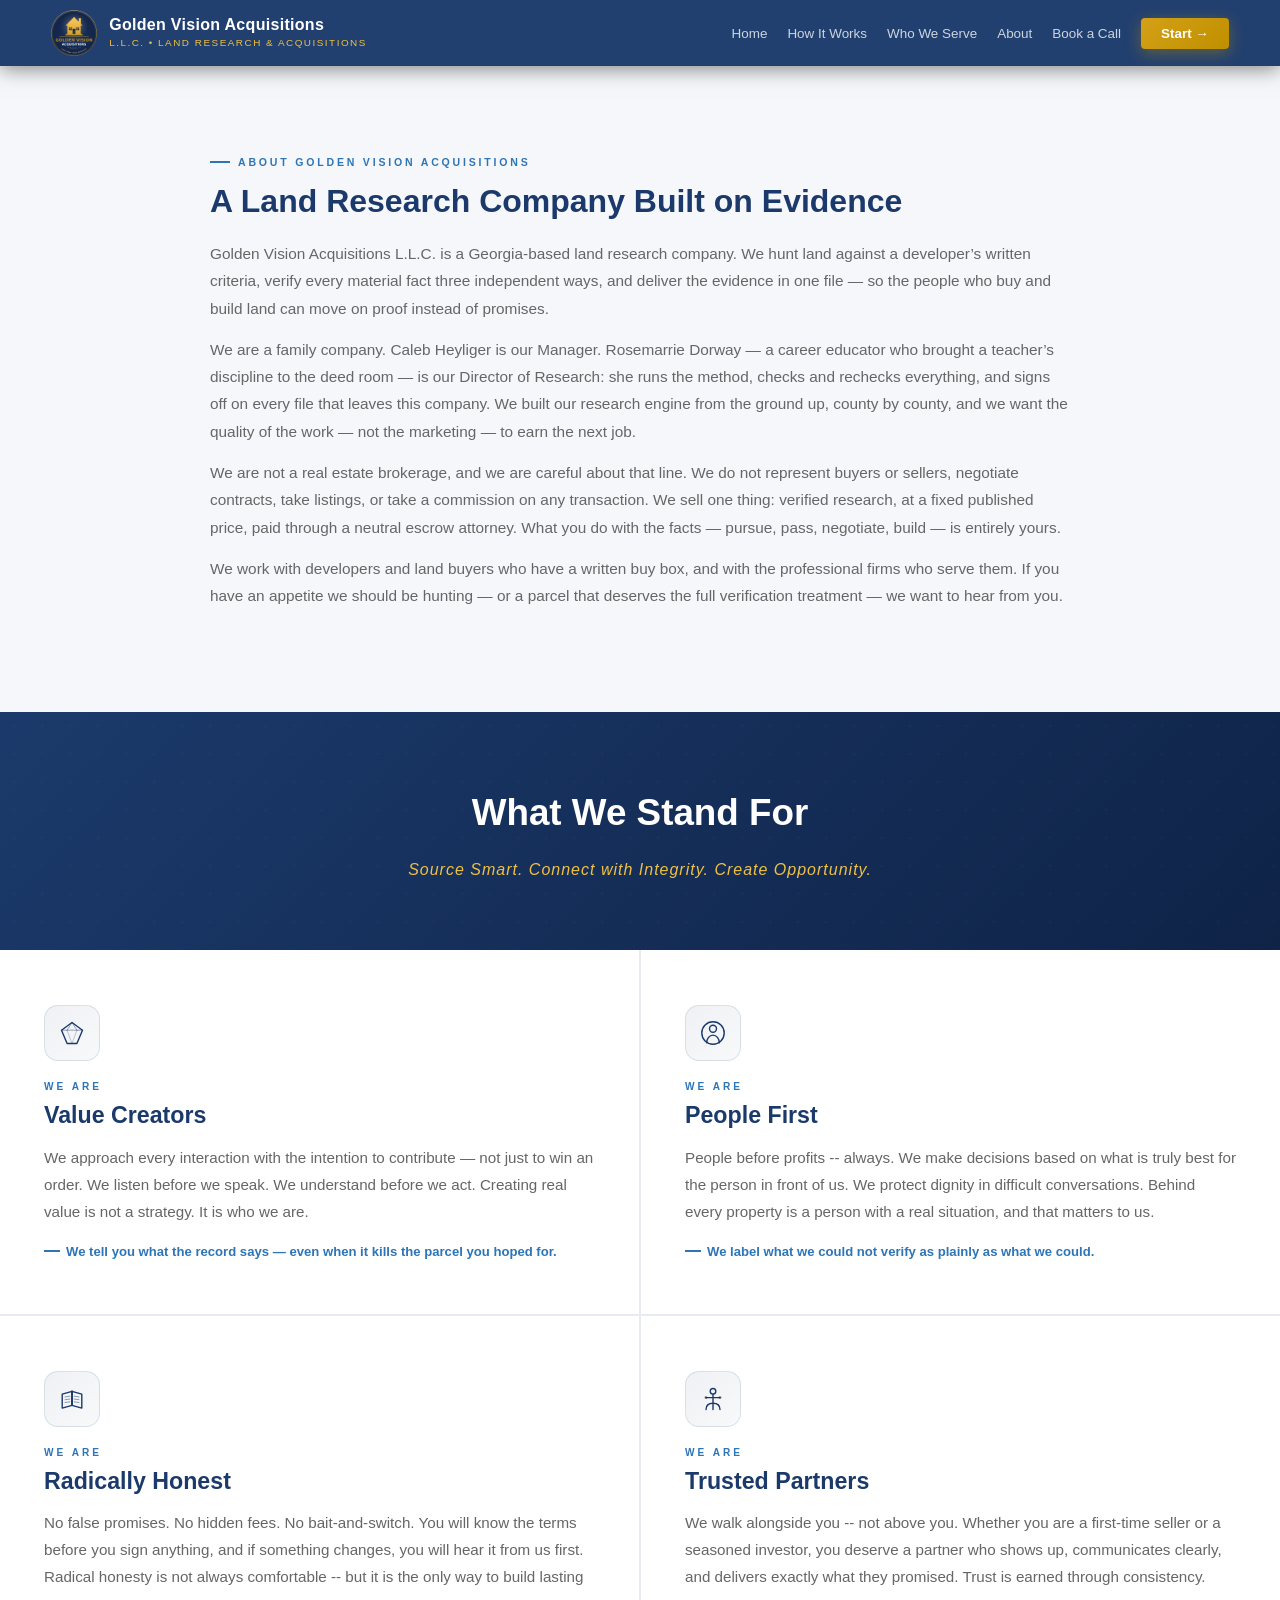
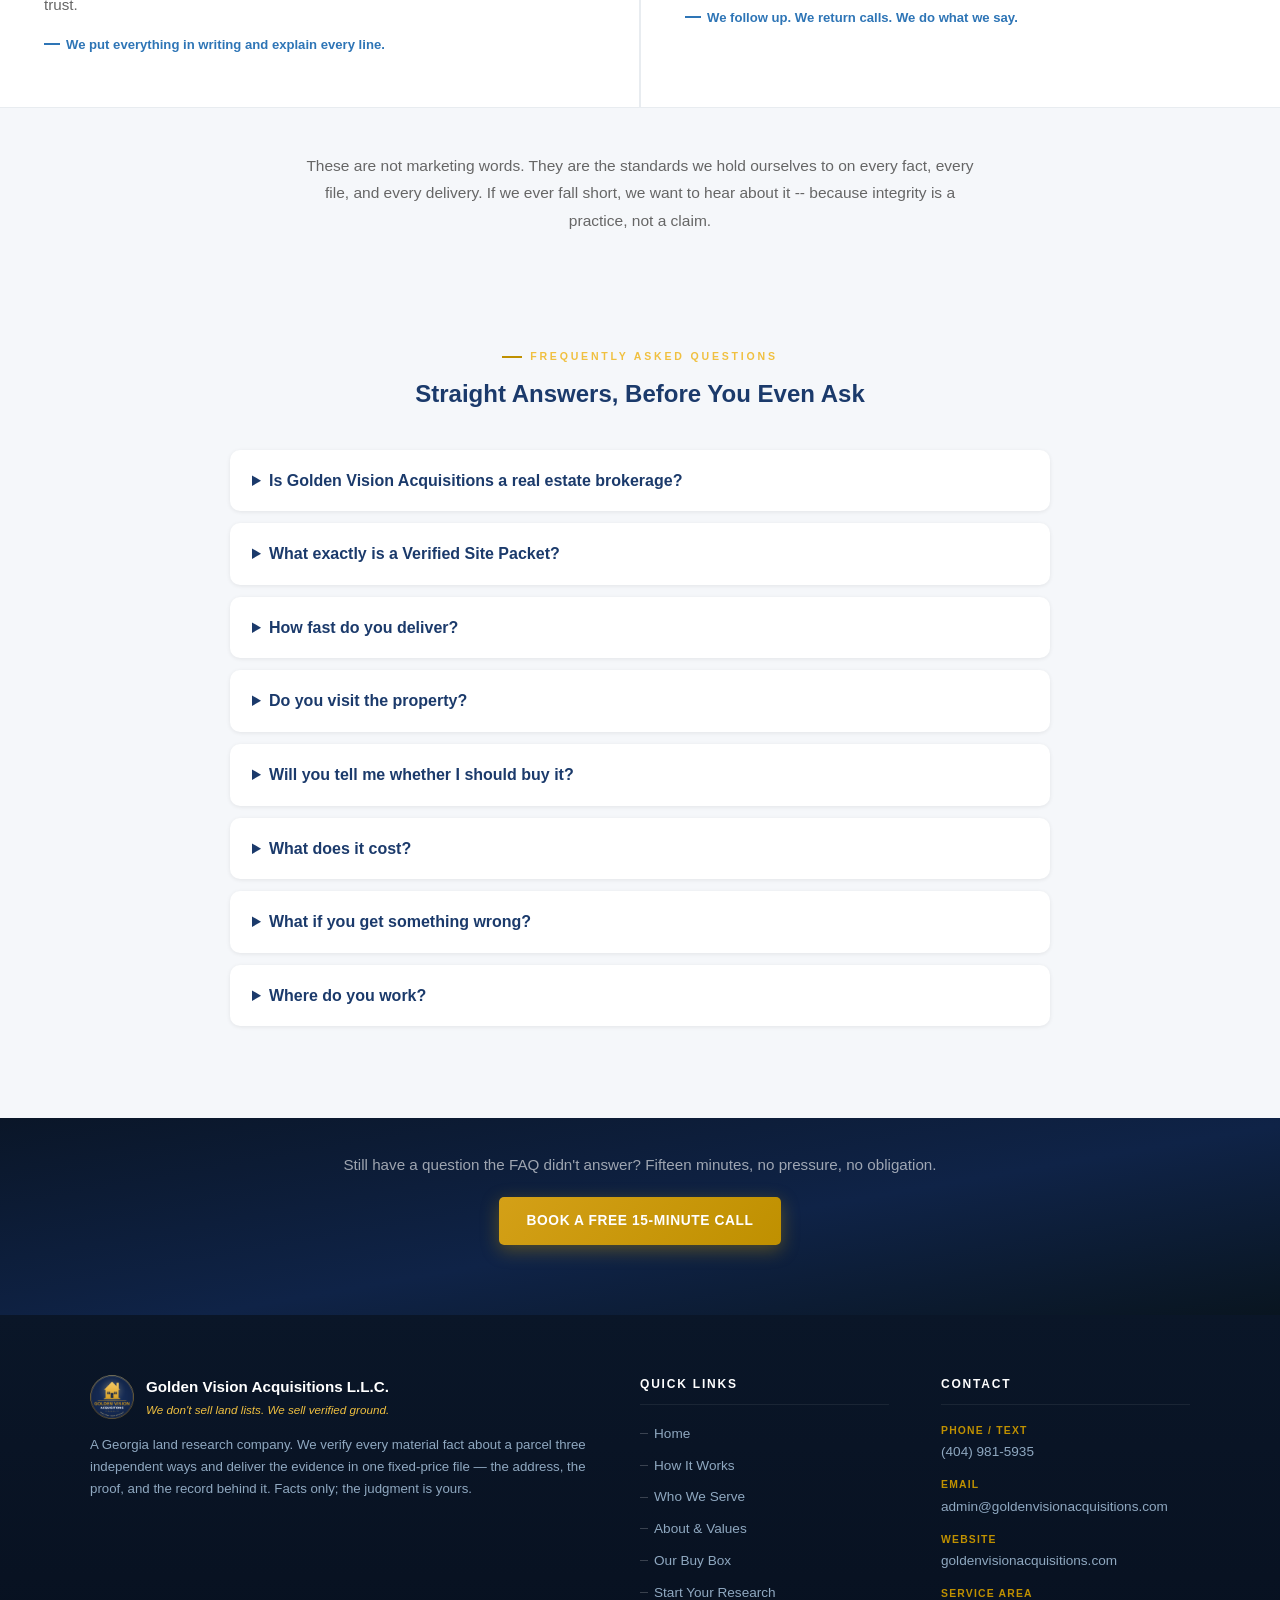
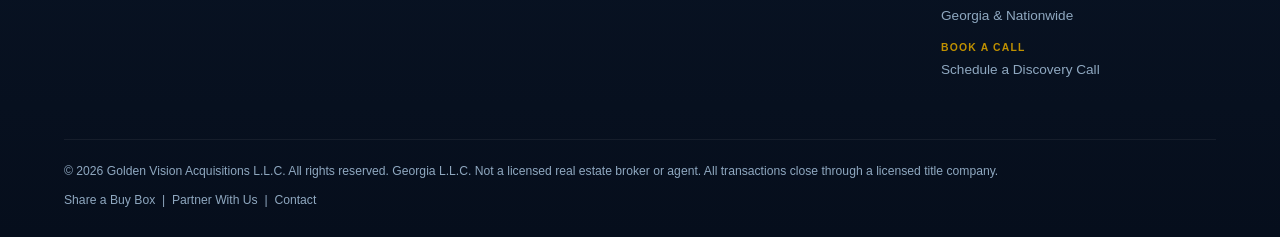
==== about.html @ beb0994a "Relaunch: research-only five-page funnel site" ====
<!DOCTYPE html>
<html lang="en">
<head>
  <meta charset="UTF-8"/>
  <meta name="viewport" content="width=device-width,initial-scale=1.0"/>
  <meta name="description" content="A family-run Georgia land research company built on evidence: three witnesses per fact, stated honestly."/>
  <title>About Golden Vision Acquisitions</title>
  <meta property="og:title" content="Golden Vision Acquisitions — Verified Land Research"/>
  <meta property="og:description" content="Verified land research for developers: the address, the proof, and the file — three witnesses per fact."/>
  <meta property="og:type" content="website"/>
  <meta property="og:url" content="https://goldenvisionacquisitions.com/"/>
  <meta property="og:image" content="https://goldenvisionacquisitions.com/GVA_Logo.png"/>
  
  
  <link rel="stylesheet" href="style.css">

<!-- ═══ ANALYTICS — activate by replacing the placeholder IDs, then removing the comment markers ═══
     GA4: create a property at analytics.google.com → Admin → Data Streams → Web → copy the G-XXXXXXX id.
     Meta Pixel: Meta Business Suite → Events Manager → Connect Data → Web → copy the 15-digit pixel id.
<script async src="https://www.googletagmanager.com/gtag/js?id=G-REPLACEME"></script>
<script>
  window.dataLayer = window.dataLayer || [];
  function gtag(){dataLayer.push(arguments);}
  gtag('js', new Date());
  gtag('config', 'G-REPLACEME');
</script>
<script>
  !function(f,b,e,v,n,t,s){if(f.fbq)return;n=f.fbq=function(){n.callMethod?
  n.callMethod.apply(n,arguments):n.queue.push(arguments)};if(!f._fbq)f._fbq=n;
  n.push=n;n.loaded=!0;n.version='2.0';n.queue=[];t=b.createElement(e);t.async=!0;
  t.src=v;s=b.getElementsByTagName(e)[0];s.parentNode.insertBefore(t,s)}(window,
  document,'script','https://connect.facebook.net/en_US/fbevents.js');
  fbq('init', 'REPLACE_WITH_PIXEL_ID');
  fbq('track', 'PageView');
</script>
<noscript><img height="1" width="1" style="display:none" src="https://www.facebook.com/tr?id=REPLACE_WITH_PIXEL_ID&ev=PageView&noscript=1"/></noscript>
═══ END ANALYTICS ═══ -->
<script type="application/ld+json">{"@context": "https://schema.org", "@type": "FAQPage", "mainEntity": [{"@type": "Question", "name": "Is Golden Vision Acquisitions a real estate brokerage?", "acceptedAnswer": {"@type": "Answer", "text": "No. We do not represent buyers or sellers, negotiate, list, or take a commission on any transaction. We sell verified land research at a fixed published price; the judgment and the deal are entirely yours."}}, {"@type": "Question", "name": "What is a Verified Site Packet?", "acceptedAnswer": {"@type": "Answer", "text": "Sixteen sections on one parcel \u2014 ownership and price history, zoning cited to the adopted ordinance, title story, flood at federal grade, utilities in the provider's own writing, permits, dimensions from the recorded plat, and a complete dated evidence archive \u2014 every material fact established by three independent witnesses, with anything unverified labeled plainly."}}, {"@type": "Question", "name": "How fast do you deliver?", "acceptedAnswer": {"@type": "Answer", "text": "Fifteen to twenty business days per Packet from deposit confirmation in escrow, with written status at least every thirty days."}}, {"@type": "Question", "name": "Do you visit the property?", "acceptedAnswer": {"@type": "Answer", "text": "No \u2014 research is performed remotely from official records and dated imagery, and every Packet states this plainly. Your own inspection before any commitment is your step."}}, {"@type": "Question", "name": "Will you tell me whether I should buy it?", "acceptedAnswer": {"@type": "Answer", "text": "No. We sell facts, not opinions \u2014 no fit scores, no forecasts, no recommendations. Evidence built to survive your lender's and attorney's diligence."}}, {"@type": "Question", "name": "What does it cost?", "acceptedAnswer": {"@type": "Answer", "text": "Pricing is fixed and published on our rate card \u2014 the same card for everyone, never contingent on your deal. Deposits go to a neutral escrow attorney, never to us."}}, {"@type": "Question", "name": "What if you get something wrong?", "acceptedAnswer": {"@type": "Answer", "text": "Every Packet carries a 30-day accuracy guarantee on its core facts: a materially wrong core fact means a refund of that property's fee."}}, {"@type": "Question", "name": "Where do you work?", "acceptedAnswer": {"@type": "Answer", "text": "Georgia is home base \u2014 ten counties fully wired and all 159 mapped for feasibility \u2014 plus coastal South Carolina; new counties come online on client demand."}}]}</script></head>
<body>
<nav id="mainNav">
  <a href="index.html" class="nav-logo">
    <img src="GVA_Logo.png" width="46" height="46" alt="Golden Vision Acquisitions Logo">
    <div class="logo-text">
      <span class="logo-main">Golden Vision Acquisitions</span>
      <span class="logo-sub">L.L.C. &bull; Land Research &amp; Acquisitions</span>
    </div>
  </a>
    <ul class="nav-links">
    <li><a href="index.html">Home</a></li>
    <li><a href="how-it-works.html">How It Works</a></li>
    <li><a href="who-we-serve.html">Who We Serve</a></li>
    <li><a href="about.html">About</a></li>
    <li><a href="https://calendly.com/admin-goldenvisionacquisitions/gva-discovery-call" target="_blank" rel="noopener">Book a Call</a></li>
    <li><a href="start.html" class="nav-cta">Start &rarr;</a></li>
  </ul>
  <button class="hamburger" id="hamburger" aria-label="Toggle menu"><span></span><span></span><span></span></button>
</nav>
<!-- ABOUT -->
<section id="about">

  <div class="about-grid">
    <div class="about-text reveal">
      <div class="section-label">About Golden Vision Acquisitions</div>
      <h2>A Land Research Company Built on Evidence</h2>
      <p>Golden Vision Acquisitions L.L.C. is a Georgia-based land research company. We hunt land against a developer’s written criteria, verify every material fact three independent ways, and deliver the evidence in one file — so the people who buy and build land can move on proof instead of promises.</p>
      <p>We are a family company. Caleb Heyliger is our Manager. Rosemarrie Dorway — a career educator who brought a teacher’s discipline to the deed room — is our Director of Research: she runs the method, checks and rechecks everything, and signs off on every file that leaves this company. We built our research engine from the ground up, county by county, and we want the quality of the work — not the marketing — to earn the next job.</p>
      <p>We are not a real estate brokerage, and we are careful about that line. We do not represent buyers or sellers, negotiate contracts, take listings, or take a commission on any transaction. We sell one thing: verified research, at a fixed published price, paid through a neutral escrow attorney. What you do with the facts — pursue, pass, negotiate, build — is entirely yours.</p>
      <p>We work with developers and land buyers who have a written buy box, and with the professional firms who serve them. If you have an appetite we should be hunting — or a parcel that deserves the full verification treatment — we want to hear from you.</p>
    </div>
  </div>
</section>


<!-- CORE VALUES -->
<section id="values">
  <div class="values-header reveal">
    <h2>What We Stand For</h2>
    <p class="tagline">Source Smart. Connect with Integrity. Create Opportunity.</p>
  </div>
  <div class="values-grid-2x2">
    <div class="value-block reveal reveal-d1">
      <div class="v-icon-wrap">
        <!-- Gem / Diamond — represents precious value created -->
        <svg viewBox="0 0 40 40" xmlns="http://www.w3.org/2000/svg">
          <path d="M20 5L35 16L27 35H13L5 16Z" stroke-width="2"/>
          <line x1="5" y1="16" x2="35" y2="16" stroke-width="1.4" opacity="0.45"/>
          <line x1="13" y1="16" x2="20" y2="5" stroke-width="1.4" opacity="0.45"/>
          <line x1="27" y1="16" x2="20" y2="5" stroke-width="1.4" opacity="0.45"/>
          <line x1="13" y1="16" x2="20" y2="35" stroke-width="1.2" opacity="0.32"/>
          <line x1="27" y1="16" x2="20" y2="35" stroke-width="1.2" opacity="0.32"/>
        </svg>
      </div>
      <span class="we-are">We Are</span>
      <h3>Value Creators</h3>
      <p>We approach every interaction with the intention to contribute — not just to win an order. We listen before we speak. We understand before we act. Creating real value is not a strategy. It is who we are.</p>
      <span class="v-proof">We tell you what the record says &mdash; even when it kills the parcel you hoped for.</span>
    </div>
    <div class="value-block reveal reveal-d2">
      <div class="v-icon-wrap">
        <!-- Person centered inside a circle — people are the priority -->
        <svg viewBox="0 0 40 40" xmlns="http://www.w3.org/2000/svg">
          <circle cx="20" cy="20" r="16" stroke-width="2"/>
          <circle cx="20" cy="14" r="5" stroke-width="2"/>
          <path d="M11 34c0-6 4-11 9-11s9 5 9 11" stroke-width="2"/>
        </svg>
      </div>
      <span class="we-are">We Are</span>
      <h3>People First</h3>
      <p>People before profits -- always. We make decisions based on what is truly best for the person in front of us. We protect dignity in difficult conversations. Behind every property is a person with a real situation, and that matters to us.</p>
      <span class="v-proof">We label what we could not verify as plainly as what we could.</span>
    </div>
    <div class="value-block reveal reveal-d3">
      <div class="v-icon-wrap">
        <!-- Open book — everything in writing, full transparency -->
        <svg viewBox="0 0 40 40" xmlns="http://www.w3.org/2000/svg">
          <path d="M20 9L6 13V33L20 29Z" stroke-width="2"/>
          <path d="M20 9L34 13V33L20 29Z" stroke-width="2"/>
          <line x1="20" y1="9" x2="20" y2="29" stroke-width="2"/>
          <line x1="10" y1="17" x2="17" y2="16" stroke-width="1.4" opacity="0.5"/>
          <line x1="10" y1="21" x2="17" y2="20" stroke-width="1.4" opacity="0.5"/>
          <line x1="10" y1="25" x2="17" y2="24" stroke-width="1.4" opacity="0.5"/>
          <line x1="23" y1="16" x2="30" y2="17" stroke-width="1.4" opacity="0.5"/>
          <line x1="23" y1="20" x2="30" y2="21" stroke-width="1.4" opacity="0.5"/>
          <line x1="23" y1="24" x2="30" y2="25" stroke-width="1.4" opacity="0.5"/>
        </svg>
      </div>
      <span class="we-are">We Are</span>
      <h3>Radically Honest</h3>
      <p>No false promises. No hidden fees. No bait-and-switch. You will know the terms before you sign anything, and if something changes, you will hear it from us first. Radical honesty is not always comfortable -- but it is the only way to build lasting trust.</p>
      <span class="v-proof">We put everything in writing and explain every line.</span>
    </div>
    <div class="value-block reveal reveal-d4">
      <div class="v-icon-wrap">
        <!-- Anchor — stability, reliability, trust you can count on -->
        <svg viewBox="0 0 40 40" xmlns="http://www.w3.org/2000/svg">
          <circle cx="20" cy="9" r="4" stroke-width="2"/>
          <line x1="20" y1="13" x2="20" y2="35" stroke-width="2"/>
          <line x1="10" y1="18" x2="30" y2="18" stroke-width="2"/>
          <circle cx="10" cy="18" r="2" fill="currentColor" stroke="none" opacity="0.6"/>
          <circle cx="30" cy="18" r="2" fill="currentColor" stroke="none" opacity="0.6"/>
          <path d="M10 35c0-6 4-9 10-9s10 3 10 9" stroke-width="2"/>
        </svg>
      </div>
      <span class="we-are">We Are</span>
      <h3>Trusted Partners</h3>
      <p>We walk alongside you -- not above you. Whether you are a first-time seller or a seasoned investor, you deserve a partner who shows up, communicates clearly, and delivers exactly what they promised. Trust is earned through consistency.</p>
      <span class="v-proof">We follow up. We return calls. We do what we say.</span>
    </div>
  </div>
  <div class="values-promise">
    <p>These are not marketing words. They are the standards we hold ourselves to on every fact, every file, and every delivery. If we ever fall short, we want to hear about it -- because integrity is a practice, not a claim.</p>
  </div>
</section>


<section id="faq" style="background:var(--lgray);padding:70px 6% 80px">
  <div style="text-align:center;max-width:760px;margin:0 auto 36px">
    <div class="section-label" style="justify-content:center">Frequently Asked Questions</div>
    <h2 style="color:var(--navy)">Straight Answers, Before You Even Ask</h2>
  </div>
  <div style="max-width:820px;margin:0 auto">
    <details style="background:#fff;border-radius:10px;padding:18px 22px;margin-bottom:12px;box-shadow:0 1px 4px rgba(0,0,0,.08)">
      <summary style="font-weight:600;cursor:pointer;color:var(--navy)">Is Golden Vision Acquisitions a real estate brokerage?</summary>
      <p style="margin-top:10px;color:var(--muted)">No — and the distinction is the whole business. We do not represent buyers or sellers, negotiate, list, or take a commission on any transaction. We sell verified research at a fixed published price. The judgment and the deal are entirely yours.</p>
    </details>
    <details style="background:#fff;border-radius:10px;padding:18px 22px;margin-bottom:12px;box-shadow:0 1px 4px rgba(0,0,0,.08)">
      <summary style="font-weight:600;cursor:pointer;color:var(--navy)">What exactly is a Verified Site Packet?</summary>
      <p style="margin-top:10px;color:var(--muted)">Sixteen sections on one parcel: identity and ownership with full price history, zoning verified three ways and cited to the adopted ordinance, vacancy, dimensions from the recorded plat, the title story, flood at federal grade, utilities in the provider's own writing, permit history, area intelligence, traffic, and the complete dated evidence archive — every material fact established by three independent witnesses, plus a plain-language section listing anything that could not be verified.</p>
    </details>
    <details style="background:#fff;border-radius:10px;padding:18px 22px;margin-bottom:12px;box-shadow:0 1px 4px rgba(0,0,0,.08)">
      <summary style="font-weight:600;cursor:pointer;color:var(--navy)">How fast do you deliver?</summary>
      <p style="margin-top:10px;color:var(--muted)">Fifteen to twenty business days per Packet from the day your deposit is confirmed in escrow, with a written status update at least every thirty days and day-for-day notice if a county office or data source stalls the clock. Verified Opportunity Summaries arrive on a continuous basis for retainer clients.</p>
    </details>
    <details style="background:#fff;border-radius:10px;padding:18px 22px;margin-bottom:12px;box-shadow:0 1px 4px rgba(0,0,0,.08)">
      <summary style="font-weight:600;cursor:pointer;color:var(--navy)">Do you visit the property?</summary>
      <p style="margin-top:10px;color:var(--muted)">No — and we say so in writing on every Packet. Our research is performed remotely from official records and dated aerial and street-level imagery. Conditions only visible by standing on the land are outside our scope, and your own inspection before any commitment is your step. We never promise what we cannot deliver.</p>
    </details>
    <details style="background:#fff;border-radius:10px;padding:18px 22px;margin-bottom:12px;box-shadow:0 1px 4px rgba(0,0,0,.08)">
      <summary style="font-weight:600;cursor:pointer;color:var(--navy)">Will you tell me whether I should buy it?</summary>
      <p style="margin-top:10px;color:var(--muted)">No. We sell facts, not opinions — no fit scores, no forecasts, no recommendations. That restraint is deliberate: a research file with an opinion in it is a sales document. Ours is evidence, built to survive your lender's and your attorney's diligence.</p>
    </details>
    <details style="background:#fff;border-radius:10px;padding:18px 22px;margin-bottom:12px;box-shadow:0 1px 4px rgba(0,0,0,.08)">
      <summary style="font-weight:600;cursor:pointer;color:var(--navy)">What does it cost?</summary>
      <p style="margin-top:10px;color:var(--muted)">Pricing is fixed and published on our rate card — the card is the card, for everyone, and fees are never contingent on your deal. Deposits and balances go to a neutral escrow attorney, never to our operating account. Ask and we'll send the current card the same day.</p>
    </details>
    <details style="background:#fff;border-radius:10px;padding:18px 22px;margin-bottom:12px;box-shadow:0 1px 4px rgba(0,0,0,.08)">
      <summary style="font-weight:600;cursor:pointer;color:var(--navy)">What if you get something wrong?</summary>
      <p style="margin-top:10px;color:var(--muted)">Every Packet carries a 30-day accuracy guarantee on its core facts: a materially wrong core fact means a refund of that property's fee. We can offer that because of how the facts are built — three witnesses each, dated and filed.</p>
    </details>
    <details style="background:#fff;border-radius:10px;padding:18px 22px;margin-bottom:12px;box-shadow:0 1px 4px rgba(0,0,0,.08)">
      <summary style="font-weight:600;cursor:pointer;color:var(--navy)">Where do you work?</summary>
      <p style="margin-top:10px;color:var(--muted)">Georgia is home base, with ten counties fully wired into our research engine and all 159 mapped for feasibility, plus coastal South Carolina. New counties come online on client demand — if your market isn't wired yet, ask; that's often a one-week answer.</p>
    </details>
  </div>
</section>
<section class="serve-section" style="padding:34px 6% 70px;text-align:center">
  <p class="serve-intro" style="margin-bottom:18px">Still have a question the FAQ didn&apos;t answer? Fifteen minutes, no pressure, no obligation.</p>
  <a href="https://calendly.com/admin-goldenvisionacquisitions/gva-discovery-call" class="btn-hero btn-hp" style="display:inline-block">Book a Free 15-Minute Call</a>
</section>
<footer>
  <div class="footer-grid">
    <div class="footer-brand">
      <div class="footer-brand-top">
        <img src="GVA_Logo.png" width="44" height="44" alt="Golden Vision Acquisitions Logo">
        <div><div class="fb-name">Golden Vision Acquisitions L.L.C.</div><div class="fb-tag">We don&apos;t sell land lists. We sell verified ground.</div></div>
      </div>
      <p class="fb-desc">A Georgia land research company. We verify every material fact about a parcel three independent ways and deliver the evidence in one fixed-price file — the address, the proof, and the record behind it. Facts only; the judgment is yours.</p>
      <div class="footer-social">
        <!-- Social icons coming soon -->
      </div>
    </div>
    <div class="footer-col">
      <h4>Quick Links</h4>
      <ul>
        <li><a href="index.html">Home</a></li>
        <li><a href="how-it-works.html">How It Works</a></li>
        <li><a href="who-we-serve.html">Who We Serve</a></li>
        <li><a href="about.html">About &amp; Values</a></li>
        <li><a href="buy-box.html">Our Buy Box</a></li>
        <li><a href="start.html">Start Your Research</a></li>
      </ul>
    </div>
    <div class="footer-col">
      <h4>Contact</h4>
      <div class="contact-item"><span>Phone / Text</span><a href="tel:+14049815935">(404) 981-5935</a></div>
      <div class="contact-item"><span>Email</span><a href="mailto:admin@goldenvisionacquisitions.com">admin@goldenvisionacquisitions.com</a></div>
      <div class="contact-item"><span>Website</span><a href="https://goldenvisionacquisitions.com">goldenvisionacquisitions.com</a></div>
      <div class="contact-item"><span>Service Area</span><a href="#contact">Georgia &amp; Nationwide</a></div>
      <div class="contact-item"><span>Book a Call</span><a href="https://calendly.com/admin-goldenvisionacquisitions/gva-discovery-call" target="_blank" rel="noopener">Schedule a Discovery Call</a></div>
    </div>
  </div>
  <div class="footer-bottom">
    <span>&copy; 2026 Golden Vision Acquisitions L.L.C. All rights reserved. Georgia L.L.C. Not a licensed real estate broker or agent. All transactions close through a licensed title company.</span>
    <span><a href="#developers">Share a Buy Box</a> &nbsp;|&nbsp; <a href="#firms">Partner With Us</a> &nbsp;|&nbsp; <a href="#contact">Contact</a></span>
  </div>
</footer>
<script src="script.js"></script>
<script>
(function(){if(!window.chatbase||window.chatbase("getState")!=="initialized"){window.chatbase=(...arguments)=>{if(!window.chatbase.q){window.chatbase.q=[]}window.chatbase.q.push(arguments)};window.chatbase=new Proxy(window.chatbase,{get(target,prop){if(prop==="q"){return target.q}return(...args)=>target(prop,...args)}})}const onLoad=function(){const script=document.createElement("script");script.src="https://www.chatbase.co/embed.min.js";script.id="sbR2Uz7d1_KB-Hcc3Z8Zj";script.domain="www.chatbase.co";document.body.appendChild(script)};if(document.readyState==="complete"){onLoad()}else{window.addEventListener("load",onLoad)}})();
</script>
</body>
</html>
---- style.css ----
*{margin:0;padding:0;box-sizing:border-box}
    :root{--navy:#1B3A6B;--teal:#2E75B6;--gold:#BF9000;--gold-lt:#f0c040;--dark:#0f2347;--slate:#1a4060;--white:#fff;--lgray:#F5F7FA;--mgray:#E8ECF0;--text:#222;--muted:#666}
    body{font-family:'Segoe UI',Arial,sans-serif;color:var(--text);line-height:1.6;overflow-x:hidden}

    /* ---- KEYFRAMES ---- */
    @keyframes gradientShift{0%,100%{background-position:0% 50%}50%{background-position:100% 50%}}
    @keyframes fadeInUp{from{opacity:0;transform:translateY(36px)}to{opacity:1;transform:translateY(0)}}
    @keyframes float{0%,100%{transform:translateY(0) scale(1)}50%{transform:translateY(-20px) scale(1.05)}}
    @keyframes shimmer{0%{background-position:-200% center}100%{background-position:200% center}}
    @keyframes ticker{0%{transform:translateX(0)}100%{transform:translateX(-50%)}}
    @keyframes pulseGlow{0%,100%{box-shadow:0 0 0 0 rgba(191,144,0,.45)}70%{box-shadow:0 0 0 9px rgba(191,144,0,0)}}
    @keyframes navReveal{from{opacity:0;transform:translateY(-100%)}to{opacity:1;transform:translateY(0)}}
    @keyframes badgePulse{0%,100%{box-shadow:0 0 0 0 rgba(191,144,0,.3)}60%{box-shadow:0 0 0 8px rgba(191,144,0,0)}}
    @keyframes spin{to{transform:rotate(360deg)}}

    /* ---- NAV ---- */
    nav{background:rgba(27,58,107,.97);padding:0 4%;display:flex;align-items:center;justify-content:space-between;position:sticky;top:0;z-index:100;box-shadow:0 2px 20px rgba(0,0,0,.5);backdrop-filter:blur(12px);transition:background .3s,box-shadow .3s;animation:navReveal .5s ease both}
    nav.scrolled{background:rgba(15,35,71,.97);box-shadow:0 4px 30px rgba(0,0,0,.6)}
    .nav-logo{display:flex;align-items:center;gap:12px;padding:10px 0;text-decoration:none}
    .logo-text .logo-main{display:block;font-size:1rem;font-weight:800;color:#fff;letter-spacing:.3px;line-height:1.2}
    .logo-text .logo-sub{display:block;font-size:.62rem;color:var(--gold-lt);letter-spacing:1.5px;text-transform:uppercase}
    .nav-links{display:flex;gap:20px;list-style:none;align-items:center}
    .nav-links a{color:#CBD5E0;text-decoration:none;font-size:.84rem;font-weight:500;transition:color .2s;white-space:nowrap;position:relative}
    .nav-links a::after{content:'';position:absolute;bottom:-3px;left:0;width:0;height:2px;background:var(--gold);transition:width .2s}
    .nav-links a:hover{color:#fff}.nav-links a:hover::after{width:100%}
    .nav-cta{background:linear-gradient(135deg,#d4a017,#BF9000)!important;color:#fff!important;padding:8px 20px;border-radius:4px;font-weight:700!important;box-shadow:0 4px 15px rgba(191,144,0,.4);animation:pulseGlow 2.5s ease infinite}
    .nav-cta:hover{background:linear-gradient(135deg,#e0b828,#c89800)!important;box-shadow:0 6px 20px rgba(191,144,0,.6);transform:translateY(-1px)}
    .nav-cta::after{display:none!important}
    @media(max-width:680px){.nav-links{display:none}}

    /* ---- HERO ---- */
    .hero{background:linear-gradient(-45deg,#08112a,#1B3A6B,#0f2347,#0d2a5a,#1a4060);background-size:400% 400%;animation:gradientShift 10s ease infinite;color:#fff;padding:96px 5% 80px;text-align:center;position:relative;overflow:hidden;min-height:480px;display:flex;align-items:center;justify-content:center}
    .hero::before{content:'';position:absolute;inset:0;background-image:radial-gradient(rgba(255,255,255,.035) 1px,transparent 1px);background-size:34px 34px;pointer-events:none}
    .hero-glow{position:absolute;width:600px;height:600px;border-radius:50%;background:radial-gradient(circle,rgba(46,117,182,.18) 0%,transparent 70%);top:50%;left:50%;transform:translate(-50%,-50%);pointer-events:none}
    .particle{position:absolute;border-radius:50%;background:var(--gold);pointer-events:none;animation:float ease-in-out infinite}
    .p1{width:8px;height:8px;left:12%;top:22%;opacity:.35;animation-duration:7s;animation-delay:0s}
    .p2{width:5px;height:5px;left:78%;top:18%;opacity:.25;animation-duration:5.5s;animation-delay:1.2s}
    .p3{width:10px;height:10px;left:87%;top:68%;opacity:.2;animation-duration:9s;animation-delay:.4s}
    .p4{width:4px;height:4px;left:28%;top:78%;opacity:.3;animation-duration:6.5s;animation-delay:2s}
    .p5{width:7px;height:7px;left:55%;top:12%;opacity:.28;animation-duration:8s;animation-delay:.9s}
    .p6{width:6px;height:6px;left:4%;top:62%;opacity:.2;animation-duration:7.5s;animation-delay:3s}
    .p7{width:12px;height:12px;left:92%;top:38%;opacity:.15;animation-duration:10s;animation-delay:1.8s}
    .p8{width:5px;height:5px;left:42%;top:88%;opacity:.25;animation-duration:6s;animation-delay:.6s}
    .hero-inner{position:relative;z-index:1;max-width:800px;width:100%}
    .hero-badge{display:inline-block;background:rgba(191,144,0,.14);color:var(--gold-lt);border:1px solid rgba(191,144,0,.35);font-size:.7rem;font-weight:700;letter-spacing:2.5px;text-transform:uppercase;padding:7px 24px;border-radius:30px;margin-bottom:24px;animation:fadeInUp .7s ease .1s both,badgePulse 3s ease 1s infinite}
    .hero h1{font-size:clamp(2.4rem,6vw,3.8rem);font-weight:900;line-height:1.08;margin-bottom:20px;animation:fadeInUp .7s ease .3s both;letter-spacing:-1px}
    .gold-word{background:linear-gradient(135deg,var(--gold-lt) 0%,var(--gold) 40%,var(--gold-lt) 60%,#c89000 100%);background-size:200% auto;-webkit-background-clip:text;-webkit-text-fill-color:transparent;background-clip:text;animation:shimmer 3.5s linear infinite}
    .hero-sub{font-size:1.06rem;color:#A8C0D8;max-width:580px;margin:0 auto 38px;line-height:1.7;animation:fadeInUp .7s ease .5s both}
    .hero-buttons{display:flex;gap:14px;justify-content:center;flex-wrap:wrap;animation:fadeInUp .7s ease .7s both}
    .btn-hero{display:inline-block;padding:13px 28px;border-radius:5px;font-size:.86rem;font-weight:700;text-decoration:none;transition:all .25s;border:2px solid transparent;text-transform:uppercase;letter-spacing:.6px}
    .btn-hp{background:linear-gradient(135deg,#d4a017,#BF9000);color:#fff;box-shadow:0 5px 18px rgba(191,144,0,.4);border:none}
    .btn-hp:hover{background:linear-gradient(135deg,#e0b828,#c89800);box-shadow:0 9px 28px rgba(191,144,0,.55);transform:translateY(-3px)}
    .btn-ho{background:#fff;color:#1B3A6B;border-color:#fff}
    .btn-ho:hover{background:#fdeea3;border-color:#fdeea3;color:#1B3A6B;transform:translateY(-2px);box-shadow:0 6px 20px rgba(0,0,0,.18)}
    .hero-tagline{margin-top:34px;font-size:.72rem;letter-spacing:2.5px;color:rgba(255,255,255,.28);text-transform:uppercase;animation:fadeInUp .7s ease .9s both}

    /* ---- TRUST TICKER ---- */
    .trust-ticker-wrap{background:var(--dark);overflow:hidden;border-top:1px solid rgba(255,255,255,.07);border-bottom:1px solid rgba(255,255,255,.06);padding:0}
    .trust-ticker{display:flex;width:max-content;animation:ticker 28s linear infinite}
    .trust-ticker:hover{animation-play-state:paused}
    .ticker-item{display:flex;align-items:center;gap:12px;padding:18px 44px;border-right:1px solid rgba(255,255,255,.06);flex-shrink:0;cursor:default}
    .ticker-item .t-num{font-size:1.5rem;font-weight:900;color:var(--gold-lt);line-height:1}
    .ticker-item .t-label{font-size:.68rem;color:#8FA8C0;letter-spacing:1.2px;text-transform:uppercase;line-height:1.3}
    .ticker-dot{width:5px;height:5px;border-radius:50%;background:var(--gold);opacity:.35;flex-shrink:0}

    /* ---- WHO WE SERVE (tabbed) ---- */
    .serve-section{background:linear-gradient(170deg,#0a1628 0%,#0f2347 55%,#091520 100%);padding:80px 5% 72px}
    .serve-header{text-align:center;max-width:680px;margin:0 auto 50px}
    .serve-h2{font-size:clamp(1.7rem,3vw,2.3rem);font-weight:800;color:#fff;margin-bottom:14px;line-height:1.2}
    .serve-intro{font-size:.95rem;color:rgba(255,255,255,.6);line-height:1.72}

    /* Tab bar */
    .s-tab-bar{scroll-margin-top:84px;display:flex;max-width:920px;margin:0 auto;background:rgba(10,18,38,.7);border:1px solid rgba(255,255,255,.09);border-bottom:none;border-radius:12px 12px 0 0;overflow:hidden}
    @media(max-width:620px){.s-tab-bar{flex-wrap:wrap}}
    .s-tab{flex:1;display:flex;flex-direction:column;align-items:center;gap:10px;padding:20px 10px 16px;background:transparent;border:none;border-bottom:3px solid transparent;cursor:pointer;color:rgba(255,255,255,.38);font-family:'Segoe UI',Arial,sans-serif;font-size:.72rem;font-weight:700;letter-spacing:.7px;text-transform:uppercase;transition:all .22s;line-height:1.35;text-align:center}
    @media(max-width:620px){.s-tab{flex:1 1 50%;padding:16px 8px 13px;font-size:.68rem}}
    .s-tab:hover{color:rgba(255,255,255,.75);background:rgba(255,255,255,.03)}
    .s-tab.active{color:#fff;background:rgba(191,144,0,.07);border-bottom-color:var(--gold)}
    .s-tab-icon{width:38px;height:38px;display:flex;align-items:center;justify-content:center;color:rgba(255,255,255,.32);transition:color .22s}
    .s-tab.active .s-tab-icon{color:var(--gold-lt)}
    .s-tab-icon svg{width:38px;height:38px}
    .s-tab-lbl{line-height:1.3}

    /* Panels */
    .s-panels-wrap{max-width:920px;margin:0 auto;background:rgba(8,14,28,.5);border:1px solid rgba(255,255,255,.09);border-top:none;border-radius:0 0 12px 12px;overflow:hidden}
    .s-panel{display:none;grid-template-columns:1fr 1.4fr}
    .s-panel.active{display:grid}
    @media(max-width:740px){.s-panel.active{grid-template-columns:1fr}}
    .s-panel-left{padding:46px 42px;background:rgba(255,255,255,.018);border-right:1px solid rgba(255,255,255,.07);display:flex;flex-direction:column;gap:18px}
    .s-panel-right{padding:46px 42px;display:flex;flex-direction:column}
    @media(max-width:740px){.s-panel-left{border-right:none;border-bottom:1px solid rgba(255,255,255,.07)}}
    @media(max-width:500px){.s-panel-left,.s-panel-right{padding:30px 22px}}

    .s-icon-xl{width:66px;height:66px;border-radius:15px;background:linear-gradient(135deg,rgba(191,144,0,.14),rgba(191,144,0,.04));border:1px solid rgba(191,144,0,.22);display:flex;align-items:center;justify-content:center;color:var(--gold-lt);flex-shrink:0}
    .s-icon-xl svg{width:42px;height:42px}
    .s-panel-h{font-size:clamp(1.1rem,2.1vw,1.38rem);font-weight:800;color:#fff;line-height:1.28;margin:0}
    .s-panel-desc{font-size:.9rem;color:rgba(255,255,255,.68);line-height:1.74;margin:0}
    .s-callout{background:rgba(191,144,0,.09);border-left:3px solid rgba(191,144,0,.6);padding:14px 16px;border-radius:0 5px 5px 0;font-size:.82rem;color:rgba(255,255,255,.7);line-height:1.62;font-style:italic;margin-top:auto}

    .section-label{font-size:.66rem;letter-spacing:2.8px;text-transform:uppercase;color:var(--gold-lt);margin-bottom:10px;font-weight:700;display:flex;align-items:center;gap:8px}
    .section-label::before{content:'';display:block;width:20px;height:2px;background:var(--gold)}
    .steps{list-style:none;margin-bottom:24px;margin-top:4px;display:flex;flex-direction:column;gap:16px}
    .steps li{display:flex;gap:14px;align-items:flex-start}
    .step-num{width:30px;height:30px;background:linear-gradient(135deg,var(--gold-lt),var(--gold));color:#1a1a00;border-radius:50%;font-size:.78rem;font-weight:900;display:flex;align-items:center;justify-content:center;flex-shrink:0;margin-top:2px;box-shadow:0 3px 10px rgba(191,144,0,.35)}
    .steps li div{font-size:.91rem;color:rgba(255,255,255,.82);line-height:1.62}
    .steps li strong{color:#fff;font-weight:700}
    .note-text{font-size:.77rem;color:rgba(255,255,255,.38);margin-bottom:24px;line-height:1.62;font-style:italic;border-left:2px solid rgba(255,255,255,.12);padding-left:10px}
    .btn-panel{display:inline-block;background:linear-gradient(135deg,#d4a017,#BF9000);color:#fff;padding:13px 28px;border-radius:5px;font-size:.88rem;font-weight:700;text-decoration:none;transition:all .25s;margin-top:auto;text-transform:uppercase;letter-spacing:.5px;box-shadow:0 5px 18px rgba(191,144,0,.35);border:none;cursor:pointer;align-self:flex-start}
    .btn-panel:hover{background:linear-gradient(135deg,#e0b828,#c89800);box-shadow:0 9px 28px rgba(191,144,0,.5);transform:translateY(-2px)}

    /* ---- SCROLL REVEAL ---- */
    .reveal{opacity:0;transform:translateY(36px);transition:opacity .7s ease,transform .7s ease}
    .reveal.visible{opacity:1;transform:translateY(0)}
    .reveal-d1{transition-delay:.1s}.reveal-d2{transition-delay:.2s}.reveal-d3{transition-delay:.3s}.reveal-d4{transition-delay:.4s}

    /* ---- ABOUT ---- */
    #about{padding:88px 5%;background:var(--lgray)}
    .about-grid{max-width:860px;margin:0 auto}
    .about-text .section-label{color:var(--teal)}
    .about-text .section-label::before{background:var(--teal)}
    .about-text h2{font-size:clamp(1.5rem,3vw,2rem);font-weight:800;color:var(--navy);margin-bottom:18px;line-height:1.28}
    .about-text p{color:var(--muted);margin-bottom:14px;line-height:1.78;font-size:.96rem}
    .about-values{display:flex;flex-direction:column;gap:14px}
    .value-card{background:#fff;border-left:4px solid var(--gold);padding:18px 22px;border-radius:0 8px 8px 0;box-shadow:0 2px 12px rgba(0,0,0,.06);transition:all .25s ease}
    .value-card:hover{transform:translateX(4px);box-shadow:0 6px 20px rgba(0,0,0,.1);border-left-width:6px}
    .v-title{font-size:.92rem;font-weight:800;color:var(--navy);margin-bottom:4px}
    .v-body{font-size:.84rem;color:var(--muted);line-height:1.56}

    /* ---- VALUES ---- */
    #values{background:#fff;padding:0}
    .values-header{background:linear-gradient(135deg,var(--navy) 0%,var(--dark) 100%);text-align:center;padding:72px 5% 68px;position:relative;overflow:hidden}
    .values-header::before{content:'';position:absolute;inset:0;background-image:radial-gradient(rgba(255,255,255,.025) 1px,transparent 1px);background-size:28px 28px;pointer-events:none}
    .values-header h2{font-size:clamp(1.7rem,3.2vw,2.3rem);font-weight:900;color:#fff;margin-bottom:14px;position:relative}
    .values-header .tagline{font-size:1rem;color:var(--gold-lt);letter-spacing:1px;font-style:italic;position:relative}
    .values-grid-2x2{display:grid;grid-template-columns:1fr 1fr;gap:2px;background:var(--mgray)}
    @media(max-width:680px){.values-grid-2x2{grid-template-columns:1fr}}
    .value-block{background:#fff;padding:52px 44px;transition:all .3s ease;border-top:3px solid transparent;position:relative;overflow:hidden}
    .value-block::after{content:'';position:absolute;inset:0;background:linear-gradient(135deg,rgba(191,144,0,.04),transparent);opacity:0;transition:opacity .3s;pointer-events:none}
    .value-block:hover{border-top-color:var(--gold);box-shadow:0 14px 44px rgba(0,0,0,.09);transform:translateY(-5px);z-index:1}
    .value-block:hover::after{opacity:1}
    .v-icon-wrap{width:56px;height:56px;border-radius:14px;background:linear-gradient(135deg,rgba(27,58,107,.07),rgba(27,58,107,.03));border:1px solid rgba(27,58,107,.12);display:flex;align-items:center;justify-content:center;margin-bottom:18px;transition:all .3s}
    .v-icon-wrap svg{width:28px;height:28px;stroke:var(--navy);fill:none;stroke-linecap:round;stroke-linejoin:round;transition:stroke .3s}
    .value-block:hover .v-icon-wrap{background:linear-gradient(135deg,rgba(191,144,0,.13),rgba(191,144,0,.04));border-color:rgba(191,144,0,.28)}
    .value-block:hover .v-icon-wrap svg{stroke:var(--gold)}
    .we-are{display:block;font-size:.63rem;letter-spacing:3px;text-transform:uppercase;color:var(--teal);margin-bottom:7px;font-weight:700}
    .value-block h3{font-size:1.45rem;font-weight:900;color:var(--navy);margin-bottom:14px;line-height:1.18}
    .value-block p{color:var(--muted);font-size:.95rem;line-height:1.78;margin-bottom:16px}
    .v-proof{font-size:.82rem;color:var(--teal);font-weight:600;display:flex;align-items:center;gap:6px}
    .v-proof::before{content:'';display:inline-block;width:16px;height:2px;background:var(--teal);flex-shrink:0}
    .values-promise{background:var(--lgray);text-align:center;padding:44px 5%;border-top:1px solid var(--mgray)}
    .values-promise p{font-size:.97rem;color:var(--muted);max-width:680px;margin:0 auto;line-height:1.78}
    @media(max-width:480px){.value-block{padding:36px 24px}}

    /* ---- CONTACT ---- */
    #contact{padding:88px 5%;background:var(--lgray)}
    .contact-top{max-width:900px;margin:0 auto 52px;text-align:center}
    .contact-top .section-label{justify-content:center;color:var(--teal);display:flex}
    .contact-top .section-label::before{background:var(--teal)}
    .contact-top h2{font-size:clamp(1.5rem,3vw,2rem);font-weight:800;color:var(--navy);margin:10px 0}
    .contact-top p{color:var(--muted);font-size:.97rem}
    .contact-info-bar{max-width:900px;margin:0 auto 34px;display:flex;justify-content:center;gap:24px;flex-wrap:wrap}
    .ci-item{display:flex;align-items:center;gap:12px;background:#fff;padding:14px 20px;border-radius:8px;box-shadow:0 2px 12px rgba(0,0,0,.07);transition:all .25s}
    .ci-item:hover{transform:translateY(-2px);box-shadow:0 6px 20px rgba(0,0,0,.1)}
    .ci-icon{width:40px;height:40px;background:linear-gradient(135deg,var(--navy),var(--slate));border-radius:10px;display:flex;align-items:center;justify-content:center;font-size:1rem;flex-shrink:0;color:#fff;box-shadow:0 3px 10px rgba(27,58,107,.3)}
    .ci-text{line-height:1.3}
    .ci-label{font-size:.65rem;color:var(--muted);letter-spacing:1px;text-transform:uppercase;font-weight:700}
    .ci-value{font-size:.92rem;color:var(--navy);font-weight:700}
    .ci-value a{color:var(--navy);text-decoration:none}
    .ci-value a:hover{color:var(--teal)}
    .social-row{display:flex;justify-content:center;gap:12px;margin-bottom:44px;flex-wrap:wrap}
    .soc-link{display:flex;align-items:center;gap:8px;background:#fff;border:1.5px solid var(--mgray);padding:10px 20px;border-radius:6px;text-decoration:none;font-size:.84rem;font-weight:700;color:var(--navy);transition:all .25s;box-shadow:0 2px 8px rgba(0,0,0,.06)}
    .soc-link:hover{border-color:var(--teal);color:var(--teal);transform:translateY(-2px);box-shadow:0 6px 18px rgba(46,117,182,.15)}
    .book-card{max-width:900px;margin:0 auto 52px;background:linear-gradient(135deg,var(--navy) 0%,var(--dark) 100%);border-radius:12px;padding:30px 38px;display:flex;align-items:center;justify-content:space-between;gap:24px;flex-wrap:wrap;box-shadow:0 8px 30px rgba(15,35,71,.35);position:relative;overflow:hidden}
    .book-card::before{content:'';position:absolute;inset:0;background-image:radial-gradient(rgba(255,255,255,.025) 1px,transparent 1px);background-size:24px 24px;pointer-events:none}
    .book-card-text h3{color:#fff;font-size:1.1rem;font-weight:800;margin-bottom:6px;position:relative}
    .book-card-text p{color:rgba(255,255,255,.68);font-size:.88rem;position:relative}
    .btn-book{display:inline-block;background:linear-gradient(135deg,#d4a017,#BF9000);color:#fff;padding:13px 30px;border-radius:6px;font-size:.92rem;font-weight:700;text-decoration:none;white-space:nowrap;transition:all .25s;box-shadow:0 5px 18px rgba(191,144,0,.4);text-transform:uppercase;letter-spacing:.5px;position:relative}
    .btn-book:hover{background:linear-gradient(135deg,#e0b828,#c89800);box-shadow:0 9px 28px rgba(191,144,0,.55);transform:translateY(-2px)}
    .form-tabs-wrap{max-width:900px;margin:0 auto}
    .form-tabs{display:flex;border-bottom:2px solid var(--mgray);background:#fff;border-radius:8px 8px 0 0;overflow:hidden}
    .form-tab{padding:14px 20px;cursor:pointer;font-size:.87rem;font-weight:700;color:var(--muted);border-bottom:3px solid transparent;margin-bottom:-2px;transition:all .2s;user-select:none;flex:1;text-align:center;display:flex;align-items:center;justify-content:center;gap:8px}
    .form-tab svg{width:18px;height:18px;flex-shrink:0;stroke:currentColor;fill:none;stroke-linecap:round;stroke-linejoin:round;transition:stroke .2s}
    .form-tab:hover{color:var(--navy);background:var(--lgray)}
    .form-tab.active{color:var(--navy);border-color:var(--gold);background:#fff}
    .form-pane{display:none}.form-pane.active{display:block}
    .form-card{background:#fff;border-radius:0 0 10px 10px;padding:38px;box-shadow:0 4px 24px rgba(0,0,0,.09)}
    .form-card h3{font-size:1.1rem;font-weight:800;color:var(--navy);margin-bottom:6px}
    .form-card .fc-sub{font-size:.86rem;color:var(--muted);margin-bottom:26px}
    .form-grid{display:grid;grid-template-columns:1fr 1fr;gap:16px}
    @media(max-width:600px){.form-grid{grid-template-columns:1fr}}
    .form-card label{display:block;font-size:.78rem;font-weight:700;color:var(--navy);margin-bottom:5px;margin-top:14px}
    .form-card input,.form-card select,.form-card textarea{width:100%;padding:11px 15px;border:1.5px solid var(--mgray);border-radius:6px;font-size:.9rem;font-family:inherit;color:var(--text);transition:all .2s;background:#fff}
    .form-card input:focus,.form-card select:focus,.form-card textarea:focus{outline:none;border-color:var(--gold);box-shadow:0 0 0 3px rgba(191,144,0,.12)}
    .form-card textarea{resize:vertical;min-height:90px}
    .form-card .full-span{grid-column:1/-1}
    .btn-submit{display:block;width:100%;padding:14px;border:none;border-radius:6px;font-size:.95rem;font-weight:700;cursor:pointer;margin-top:22px;transition:all .25s;color:#fff;text-transform:uppercase;letter-spacing:.6px;box-shadow:0 5px 18px rgba(0,0,0,.2)}
    .btn-submit-seller{background:linear-gradient(135deg,#244f95,var(--navy))}.btn-submit-seller:hover{background:linear-gradient(135deg,#2a5aa5,#1e3f7a);transform:translateY(-2px);box-shadow:0 9px 28px rgba(27,58,107,.4)}
    .btn-submit-partner{background:linear-gradient(135deg,#3a85c6,var(--teal))}.btn-submit-partner:hover{background:linear-gradient(135deg,#4090d0,#3580c0);transform:translateY(-2px);box-shadow:0 9px 28px rgba(46,117,182,.4)}
    .btn-submit-investor{background:linear-gradient(135deg,#152840,var(--dark))}.btn-submit-investor:hover{background:linear-gradient(135deg,#1a3050,#0d1e35);transform:translateY(-2px);box-shadow:0 9px 28px rgba(15,35,71,.45)}
    .success-panel{display:none;background:#fff;border-radius:0 0 10px 10px;padding:52px 38px;text-align:center}
    .success-panel .sp-icon{font-size:3.2rem;margin-bottom:18px}
    .success-panel h3{font-size:1.4rem;font-weight:900;color:var(--navy);margin-bottom:10px}
    .success-panel p{color:var(--muted);margin-bottom:26px;font-size:.95rem}
    .sp-actions{display:flex;justify-content:center;gap:14px;flex-wrap:wrap}
    .sp-btn{display:inline-block;padding:12px 26px;border-radius:6px;text-decoration:none;font-size:.88rem;font-weight:700;transition:all .25s;text-transform:uppercase;letter-spacing:.4px}
    .sp-btn-p{background:linear-gradient(135deg,#d4a017,var(--gold));color:#fff;box-shadow:0 5px 16px rgba(191,144,0,.35)}.sp-btn-p:hover{background:linear-gradient(135deg,#e0b828,#c89800);transform:translateY(-2px)}
    .sp-btn-o{border:2px solid var(--navy);color:var(--navy)}.sp-btn-o:hover{background:var(--navy);color:#fff;transform:translateY(-2px)}
    .sp-contact{margin-top:26px;font-size:.82rem;color:var(--muted)}
    .sp-contact a{color:var(--teal);text-decoration:none;font-weight:600}
    .sp-social{display:flex;justify-content:center;gap:10px;margin-top:14px}
    .sp-social a{font-size:.78rem;color:var(--muted);text-decoration:none;border:1px solid var(--mgray);padding:6px 14px;border-radius:4px;transition:all .2s}
    .sp-social a:hover{color:var(--teal);border-color:var(--teal)}

    /* ---- FOOTER ---- */
    footer{background:linear-gradient(180deg,#0a1628 0%,#060e1c 100%);color:#8FA8C0;padding:60px 5% 26px}
    .footer-grid{display:grid;grid-template-columns:2fr 1fr 1fr;gap:52px;max-width:1100px;margin:0 auto 44px}
    @media(max-width:768px){.footer-grid{grid-template-columns:1fr;gap:32px}}
    .footer-brand{display:flex;flex-direction:column;gap:14px}
    .footer-brand-top{display:flex;align-items:center;gap:12px}
    .fb-name{font-size:.95rem;font-weight:800;color:#fff}
    .fb-tag{font-size:.73rem;color:var(--gold-lt);font-style:italic;margin-top:2px}
    .fb-desc{font-size:.83rem;line-height:1.68}
    .footer-social{display:flex;gap:10px;flex-wrap:wrap}
    .footer-social a{width:36px;height:36px;background:rgba(255,255,255,.06);border:1px solid rgba(255,255,255,.1);border-radius:6px;display:flex;align-items:center;justify-content:center;font-size:.85rem;text-decoration:none;transition:all .25s;color:#8FA8C0;font-weight:700}
    .footer-social a:hover{background:linear-gradient(135deg,#d4a017,var(--gold));color:#fff;border-color:var(--gold);transform:translateY(-2px)}
    .footer-col h4{font-size:.75rem;font-weight:700;color:#fff;letter-spacing:1.8px;text-transform:uppercase;margin-bottom:18px;padding-bottom:10px;border-bottom:1px solid rgba(255,255,255,.07)}
    .footer-col ul{list-style:none;display:flex;flex-direction:column;gap:10px}
    .footer-col ul a{color:#8FA8C0;text-decoration:none;font-size:.85rem;transition:color .2s;display:flex;align-items:center;gap:6px}
    .footer-col ul a::before{content:'';display:block;width:8px;height:1px;background:rgba(255,255,255,.2);flex-shrink:0;transition:width .2s,background .2s}
    .footer-col ul a:hover{color:var(--gold-lt)}.footer-col ul a:hover::before{width:14px;background:var(--gold)}
    .contact-item{display:flex;flex-direction:column;gap:2px;margin-bottom:14px}
    .contact-item span{font-size:.65rem;font-weight:700;text-transform:uppercase;letter-spacing:1.2px;color:var(--gold)}
    .contact-item a{color:#8FA8C0;text-decoration:none;font-size:.85rem}
    .contact-item a:hover{color:#fff}
    .footer-bottom{border-top:1px solid rgba(255,255,255,.06);padding-top:22px;display:flex;justify-content:space-between;align-items:center;flex-wrap:wrap;gap:10px;font-size:.76rem}
    .footer-bottom a{color:#8FA8C0;text-decoration:none}.footer-bottom a:hover{color:var(--gold-lt)}

    /* ---- SCROLL OFFSET ---- */
    .serve-section,#about,#values,#contact{scroll-margin-top:68px}
    #developers,#firms,#method{scroll-margin-top:0}
    @media(max-width:480px){.form-card{padding:24px 18px}.book-card{padding:24px 20px}.panel{padding:44px 5%}}

    /* Mobile hamburger nav */
    .hamburger{display:none;flex-direction:column;gap:5px;background:none;border:none;cursor:pointer;padding:6px 8px;z-index:1002;margin-left:auto}
    .hamburger span{display:block;width:24px;height:2px;background:#fff;border-radius:2px;transition:all .3s}
    .hamburger.open span:nth-child(1){transform:rotate(45deg) translate(5px,5px)}
    .hamburger.open span:nth-child(2){opacity:0;transform:translateX(-8px)}
    .hamburger.open span:nth-child(3){transform:rotate(-45deg) translate(5px,-5px)}
    .mob-menu{display:none;position:fixed;top:0;left:0;right:0;bottom:0;background:rgba(15,35,71,.97);z-index:1000;flex-direction:column;align-items:center;justify-content:center;gap:26px}
    .mob-menu.open{display:flex}
    .mob-menu a{color:#fff;text-decoration:none;font-size:1.25rem;font-weight:600;letter-spacing:.05em;transition:color .2s}
    .mob-menu a:hover{color:var(--gold-lt)}
    .mob-menu a.nav-cta{color:var(--gold-lt);border:1.5px solid var(--gold-lt);padding:10px 28px;border-radius:24px}
    .mob-close{position:absolute;top:14px;right:16px;background:none;border:none;color:#fff;font-size:2.4rem;line-height:1;cursor:pointer;padding:8px 12px}
    .mob-close:hover{color:var(--gold-lt)}
    body.menu-open{overflow:hidden}
    .back-top{display:none;position:fixed;bottom:24px;left:20px;z-index:998;background:rgba(15,35,71,.92);color:#fff;border:1.5px solid var(--gold-lt);border-radius:24px;padding:10px 16px;font-size:.9rem;font-weight:600;cursor:pointer;box-shadow:0 2px 10px rgba(0,0,0,.35)}
    .back-top.show{display:block}
    @media(max-width:680px){.hamburger{display:flex}.nav-links{display:none!important}}
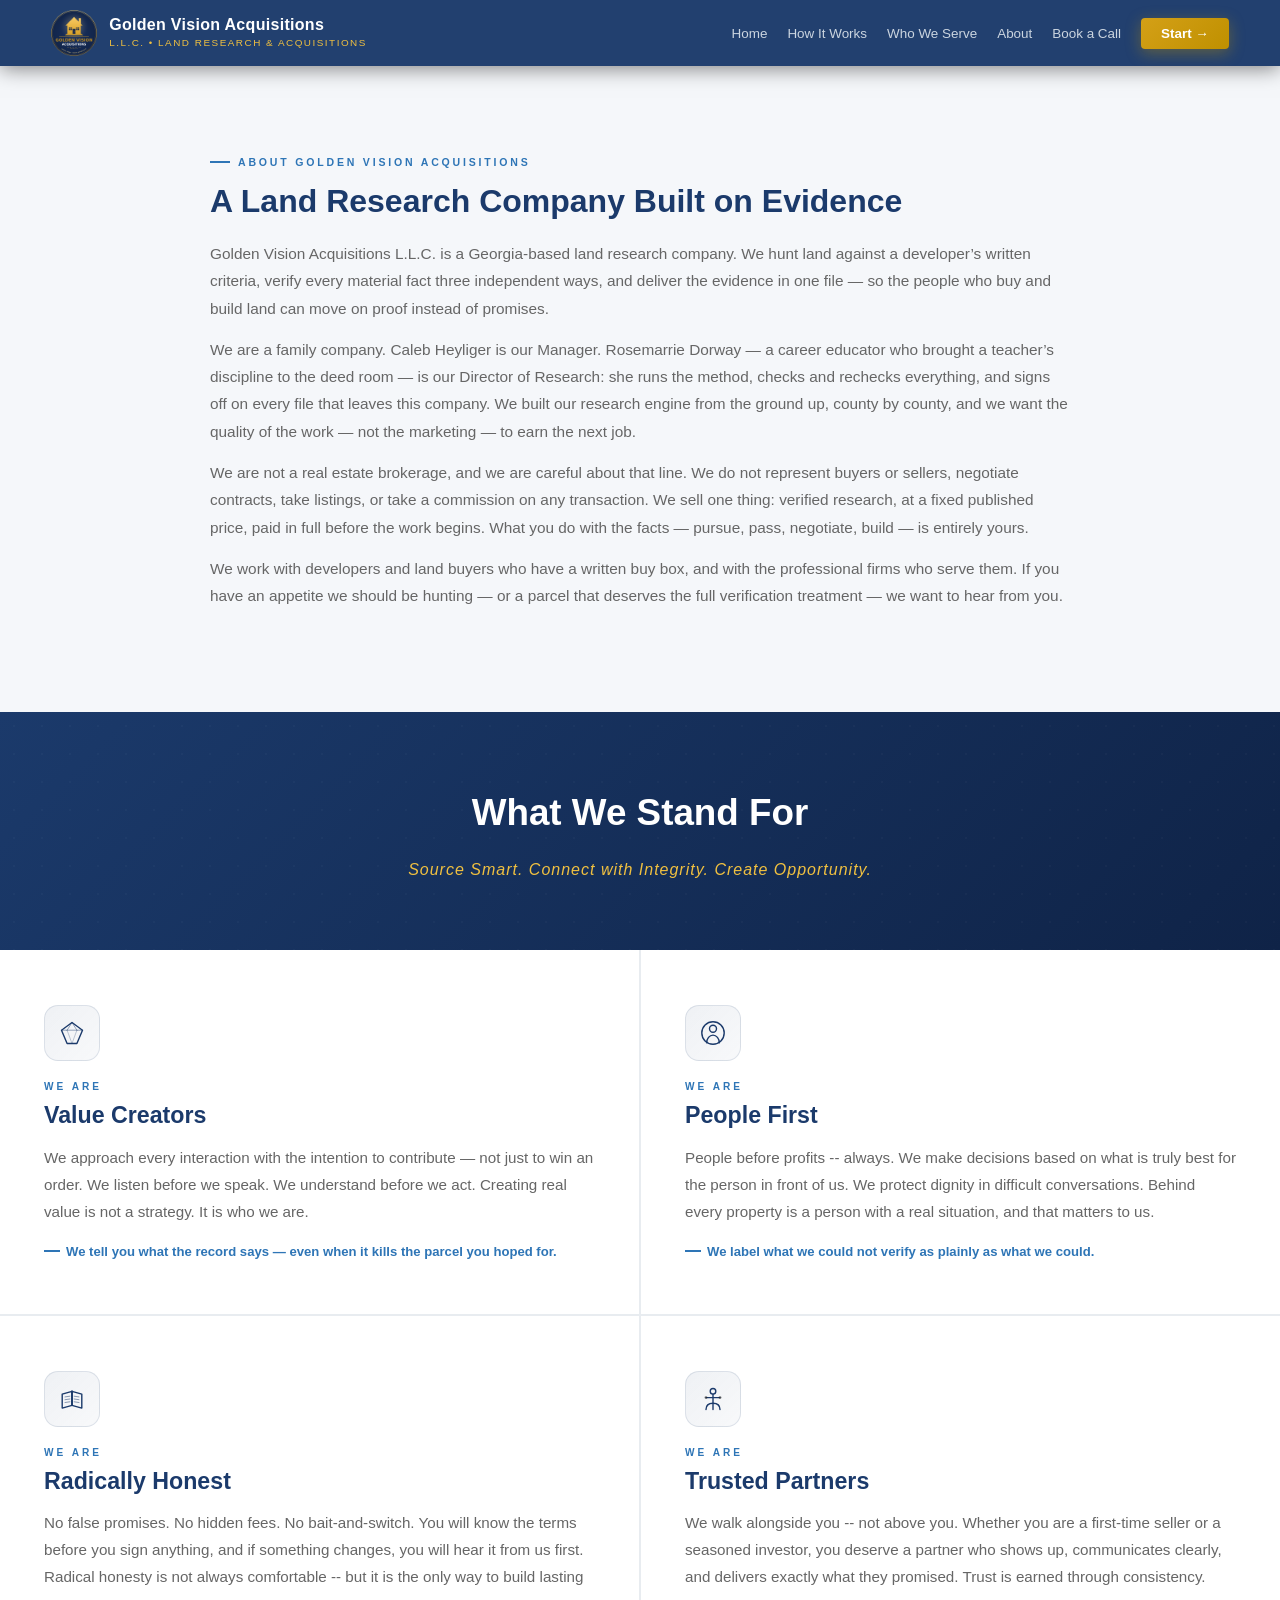
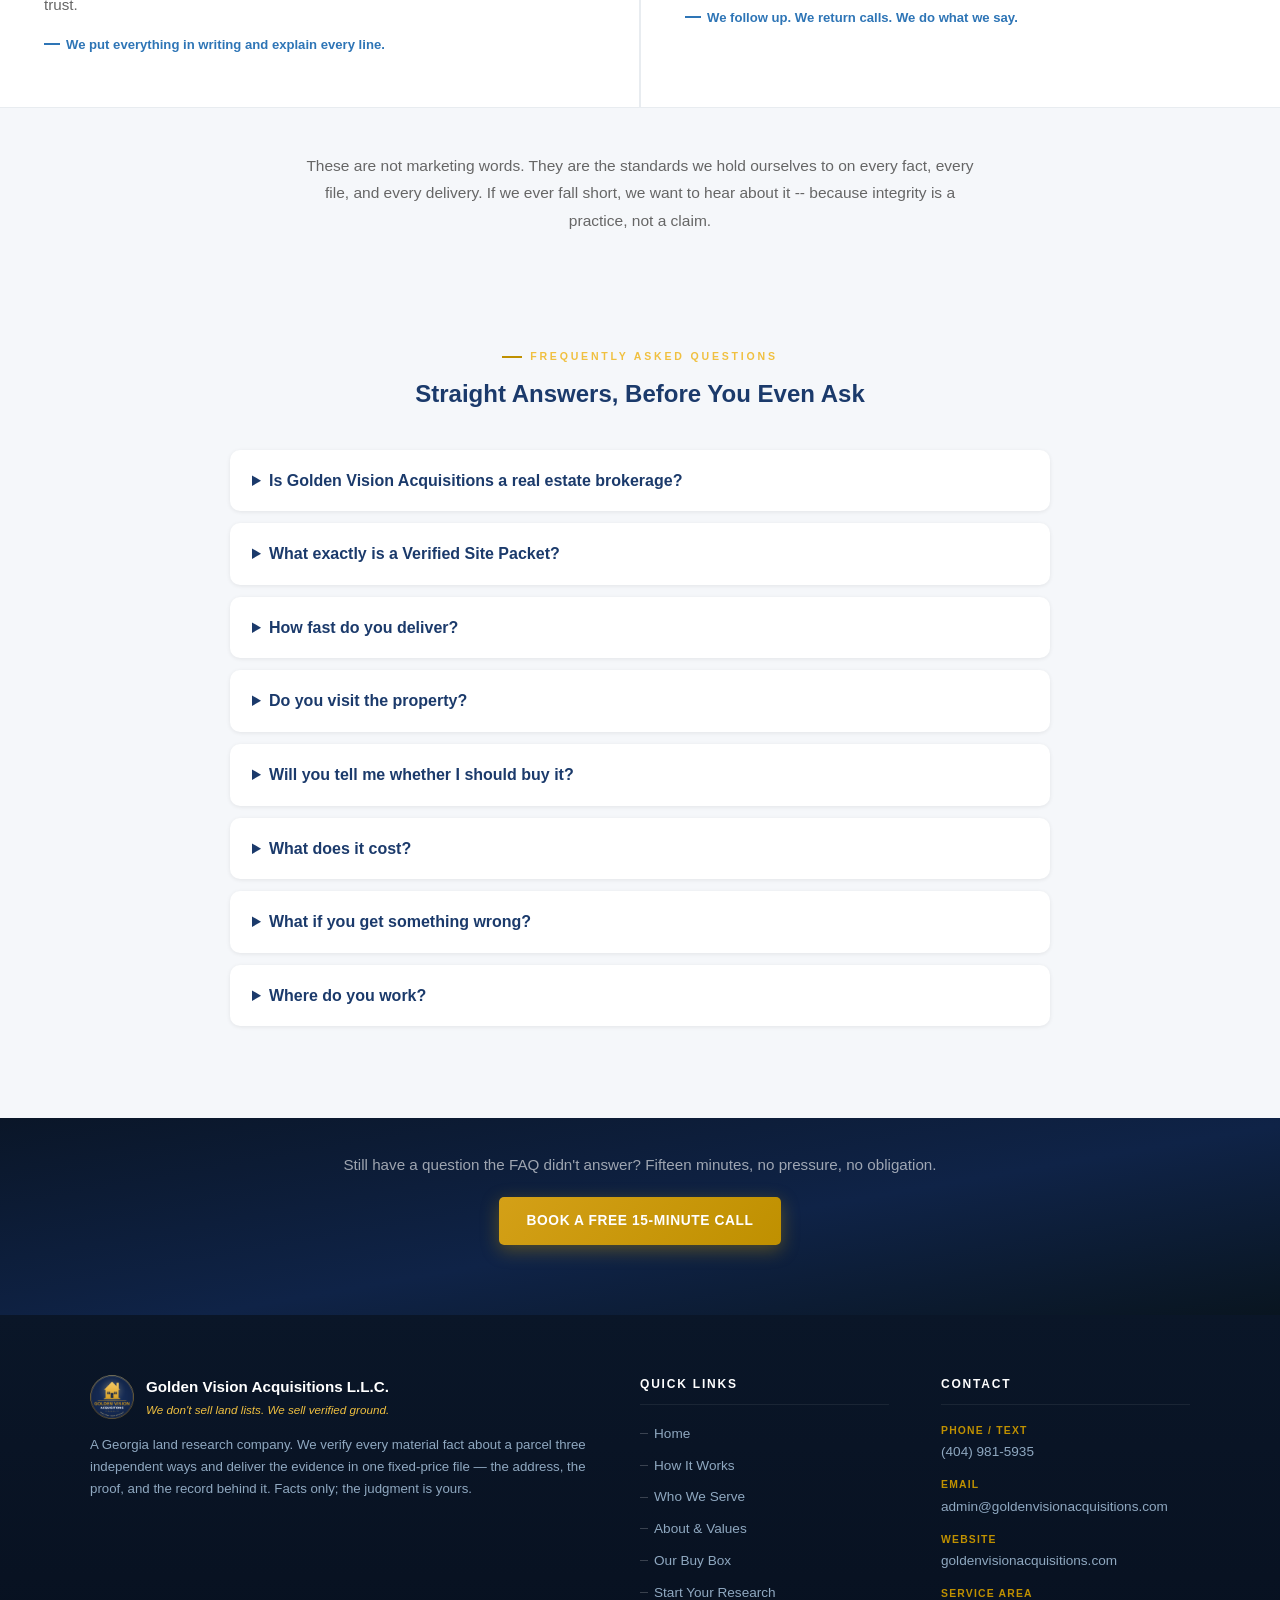
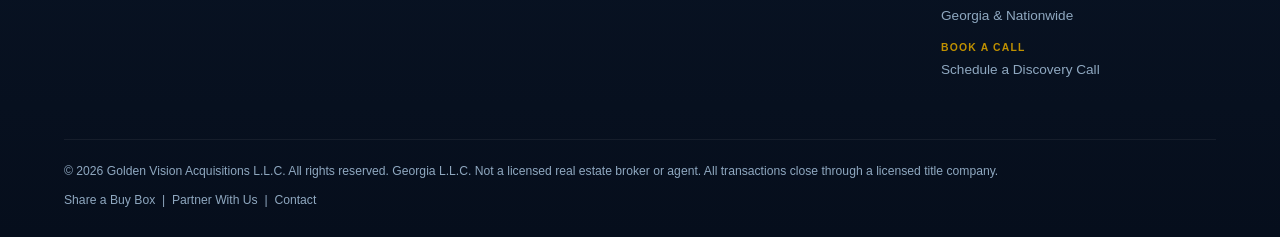
==== commit 1fffb151: "R-19/R-21: Master Research Agreement replaces MOU+NDA; fee paid in full by wire, escrow retired Five" ====
--- a/about.html
+++ b/about.html
@@ -35,7 +35,7 @@
 </script>
 <noscript><img height="1" width="1" style="display:none" src="https://www.facebook.com/tr?id=REPLACE_WITH_PIXEL_ID&ev=PageView&noscript=1"/></noscript>
 ═══ END ANALYTICS ═══ -->
-<script type="application/ld+json">{"@context": "https://schema.org", "@type": "FAQPage", "mainEntity": [{"@type": "Question", "name": "Is Golden Vision Acquisitions a real estate brokerage?", "acceptedAnswer": {"@type": "Answer", "text": "No. We do not represent buyers or sellers, negotiate, list, or take a commission on any transaction. We sell verified land research at a fixed published price; the judgment and the deal are entirely yours."}}, {"@type": "Question", "name": "What is a Verified Site Packet?", "acceptedAnswer": {"@type": "Answer", "text": "Sixteen sections on one parcel \u2014 ownership and price history, zoning cited to the adopted ordinance, title story, flood at federal grade, utilities in the provider's own writing, permits, dimensions from the recorded plat, and a complete dated evidence archive \u2014 every material fact established by three independent witnesses, with anything unverified labeled plainly."}}, {"@type": "Question", "name": "How fast do you deliver?", "acceptedAnswer": {"@type": "Answer", "text": "Fifteen to twenty business days per Packet from deposit confirmation in escrow, with written status at least every thirty days."}}, {"@type": "Question", "name": "Do you visit the property?", "acceptedAnswer": {"@type": "Answer", "text": "No \u2014 research is performed remotely from official records and dated imagery, and every Packet states this plainly. Your own inspection before any commitment is your step."}}, {"@type": "Question", "name": "Will you tell me whether I should buy it?", "acceptedAnswer": {"@type": "Answer", "text": "No. We sell facts, not opinions \u2014 no fit scores, no forecasts, no recommendations. Evidence built to survive your lender's and attorney's diligence."}}, {"@type": "Question", "name": "What does it cost?", "acceptedAnswer": {"@type": "Answer", "text": "Pricing is fixed and published on our rate card \u2014 the same card for everyone, never contingent on your deal. Deposits go to a neutral escrow attorney, never to us."}}, {"@type": "Question", "name": "What if you get something wrong?", "acceptedAnswer": {"@type": "Answer", "text": "Every Packet carries a 30-day accuracy guarantee on its core facts: a materially wrong core fact means a refund of that property's fee."}}, {"@type": "Question", "name": "Where do you work?", "acceptedAnswer": {"@type": "Answer", "text": "Georgia is home base \u2014 ten counties fully wired and all 159 mapped for feasibility \u2014 plus coastal South Carolina; new counties come online on client demand."}}]}</script></head>
+<script type="application/ld+json">{"@context": "https://schema.org", "@type": "FAQPage", "mainEntity": [{"@type": "Question", "name": "Is Golden Vision Acquisitions a real estate brokerage?", "acceptedAnswer": {"@type": "Answer", "text": "No. We do not represent buyers or sellers, negotiate, list, or take a commission on any transaction. We sell verified land research at a fixed published price; the judgment and the deal are entirely yours."}}, {"@type": "Question", "name": "What is a Verified Site Packet?", "acceptedAnswer": {"@type": "Answer", "text": "Sixteen sections on one parcel \u2014 ownership and price history, zoning cited to the adopted ordinance, title story, flood at federal grade, utilities in the provider's own writing, permits, dimensions from the recorded plat, and a complete dated evidence archive \u2014 every material fact established by three independent witnesses, with anything unverified labeled plainly."}}, {"@type": "Question", "name": "How fast do you deliver?", "acceptedAnswer": {"@type": "Answer", "text": "Fifteen to twenty business days per Packet from the day the fee clears, with written status at least every thirty days."}}, {"@type": "Question", "name": "Do you visit the property?", "acceptedAnswer": {"@type": "Answer", "text": "No \u2014 research is performed remotely from official records and dated imagery, and every Packet states this plainly. Your own inspection before any commitment is your step."}}, {"@type": "Question", "name": "Will you tell me whether I should buy it?", "acceptedAnswer": {"@type": "Answer", "text": "No. We sell facts, not opinions \u2014 no fit scores, no forecasts, no recommendations. Evidence built to survive your lender's and attorney's diligence."}}, {"@type": "Question", "name": "What does it cost?", "acceptedAnswer": {"@type": "Answer", "text": "Pricing is fixed and published on our rate card \u2014 the same card for everyone, never contingent on your deal. The fee is paid in full by wire before research begins \u2014 one payment, nothing owed later, and no part of it ever tied to your closing."}}, {"@type": "Question", "name": "What if you get something wrong?", "acceptedAnswer": {"@type": "Answer", "text": "Every Packet carries a 30-day accuracy guarantee on its core facts: a materially wrong core fact means a refund of that property's fee."}}, {"@type": "Question", "name": "Where do you work?", "acceptedAnswer": {"@type": "Answer", "text": "Georgia is home base \u2014 ten counties fully wired and all 159 mapped for feasibility \u2014 plus coastal South Carolina; new counties come online on client demand."}}]}</script></head>
 <body>
 <nav id="mainNav">
   <a href="index.html" class="nav-logo">
@@ -64,7 +64,7 @@
       <h2>A Land Research Company Built on Evidence</h2>
       <p>Golden Vision Acquisitions L.L.C. is a Georgia-based land research company. We hunt land against a developer’s written criteria, verify every material fact three independent ways, and deliver the evidence in one file — so the people who buy and build land can move on proof instead of promises.</p>
       <p>We are a family company. Caleb Heyliger is our Manager. Rosemarrie Dorway — a career educator who brought a teacher’s discipline to the deed room — is our Director of Research: she runs the method, checks and rechecks everything, and signs off on every file that leaves this company. We built our research engine from the ground up, county by county, and we want the quality of the work — not the marketing — to earn the next job.</p>
-      <p>We are not a real estate brokerage, and we are careful about that line. We do not represent buyers or sellers, negotiate contracts, take listings, or take a commission on any transaction. We sell one thing: verified research, at a fixed published price, paid through a neutral escrow attorney. What you do with the facts — pursue, pass, negotiate, build — is entirely yours.</p>
+      <p>We are not a real estate brokerage, and we are careful about that line. We do not represent buyers or sellers, negotiate contracts, take listings, or take a commission on any transaction. We sell one thing: verified research, at a fixed published price, paid in full before the work begins. What you do with the facts — pursue, pass, negotiate, build — is entirely yours.</p>
       <p>We work with developers and land buyers who have a written buy box, and with the professional firms who serve them. If you have an appetite we should be hunting — or a parcel that deserves the full verification treatment — we want to hear from you.</p>
     </div>
   </div>
@@ -169,7 +169,7 @@
     </details>
     <details style="background:#fff;border-radius:10px;padding:18px 22px;margin-bottom:12px;box-shadow:0 1px 4px rgba(0,0,0,.08)">
       <summary style="font-weight:600;cursor:pointer;color:var(--navy)">How fast do you deliver?</summary>
-      <p style="margin-top:10px;color:var(--muted)">Fifteen to twenty business days per Packet from the day your deposit is confirmed in escrow, with a written status update at least every thirty days and day-for-day notice if a county office or data source stalls the clock. Verified Opportunity Summaries arrive on a continuous basis for retainer clients.</p>
+      <p style="margin-top:10px;color:var(--muted)">Fifteen to twenty business days per Packet from the day your fee clears, with a written status update at least every thirty days and day-for-day notice if a county office or data source stalls the clock. Verified Opportunity Summaries arrive on a continuous basis for retainer clients.</p>
     </details>
     <details style="background:#fff;border-radius:10px;padding:18px 22px;margin-bottom:12px;box-shadow:0 1px 4px rgba(0,0,0,.08)">
       <summary style="font-weight:600;cursor:pointer;color:var(--navy)">Do you visit the property?</summary>
@@ -181,7 +181,7 @@
     </details>
     <details style="background:#fff;border-radius:10px;padding:18px 22px;margin-bottom:12px;box-shadow:0 1px 4px rgba(0,0,0,.08)">
       <summary style="font-weight:600;cursor:pointer;color:var(--navy)">What does it cost?</summary>
-      <p style="margin-top:10px;color:var(--muted)">Pricing is fixed and published on our rate card — the card is the card, for everyone, and fees are never contingent on your deal. Deposits and balances go to a neutral escrow attorney, never to our operating account. Ask and we'll send the current card the same day.</p>
+      <p style="margin-top:10px;color:var(--muted)">Pricing is fixed and published on our rate card — the card is the card, for everyone, and fees are never contingent on your deal. The fee is paid in full by wire before the research begins — one payment, no deposit and balance, no invoice arriving later. Ask and we'll send the current card the same day.</p>
     </details>
     <details style="background:#fff;border-radius:10px;padding:18px 22px;margin-bottom:12px;box-shadow:0 1px 4px rgba(0,0,0,.08)">
       <summary style="font-weight:600;cursor:pointer;color:var(--navy)">What if you get something wrong?</summary>
